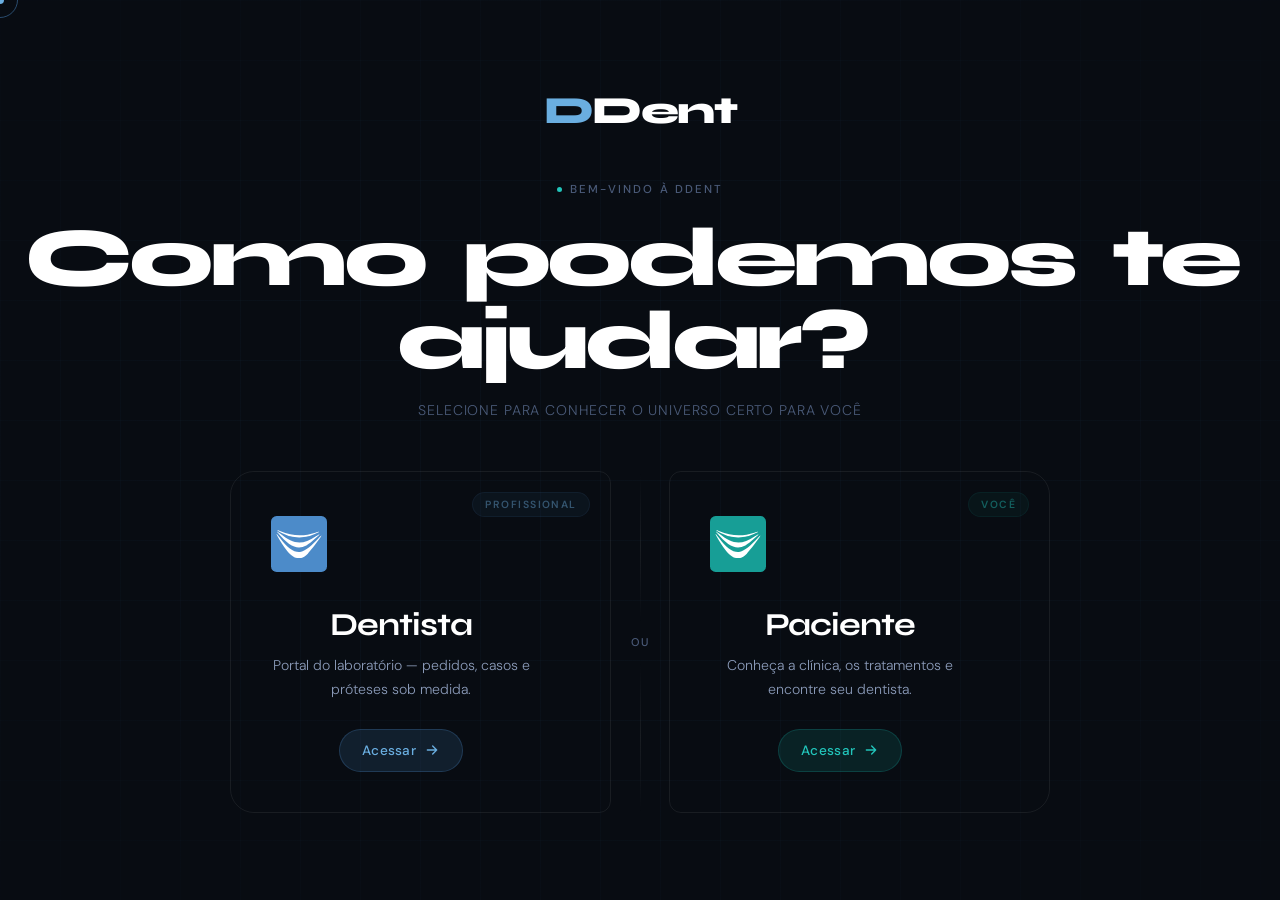
==== index.html @ 82474014 "DDENT_V1" ====
<!DOCTYPE html>
<html lang="pt-BR">
<head>
  <meta charset="UTF-8" />
  <meta name="viewport" content="width=device-width, initial-scale=1.0" />
  <title>DDent</title>
  <link rel="preconnect" href="https://fonts.googleapis.com" />
  <link rel="preconnect" href="https://fonts.gstatic.com" crossorigin />
  <link href="https://fonts.googleapis.com/css2?family=Syne:wght@400;600;700;800&family=DM+Sans:ital,opsz,wght@0,9..40,300;0,9..40,400;0,9..40,500;1,9..40,300&display=swap" rel="stylesheet" />
  <link rel="stylesheet" href="style.css" />
</head>
<body>

  <!-- Ambient Background -->
  <div class="bg-wrap">
    <div class="orb orb-blue"></div>
    <div class="orb orb-teal"></div>
    <div class="orb orb-mid"></div>
    <div class="grid-overlay"></div>
  </div>

  <main class="hero">

    <!-- Logo -->
    <div class="logo-wrap" id="logo-wrap">
    
      <img src="logo.png" alt="DDent" class="logo-img"
           onerror="this.style.display='none';document.getElementById('logo-placeholder').style.display='flex';" />
      <div class="logo-placeholder" id="logo-placeholder">
        <span class="logo-d">D</span><span class="logo-dent">Dent</span>
      </div>
    </div>

    <!-- Texto principal -->
    <div class="headline-wrap" id="headline-wrap">
      <p class="eyebrow" id="eyebrow">
        <span class="dot"></span>
        Bem-vindo à DDent
      </p>
      <h1 class="headline">
        <span class="word w1">Como</span>
        <span class="word w2">podemos</span>
        <span class="word w3">te</span>
        <span class="word w4">ajudar?</span>
      </h1>
      <p class="sub" id="sub">Selecione para conhecer o universo certo para você</p>
    </div>

    <!-- Cards -->
    <div class="cards-wrap" id="cards">

      <!-- Dentista -->
      <a href="dentista.html" class="card card-dentista">
        <div class="card-bg"></div>
        <div class="card-glow"></div>

        <div class="card-icon">
          <svg xmlns="http://www.w3.org/2000/svg" width="56" height="56" viewBox="0 0 60 60" fill="none">
            <rect width="60" height="60" rx="6.01429" fill="#4C8BC9"/>
            <path fill-rule="evenodd" clip-rule="evenodd" d="M7.46568 15.7231C9.85349 17.6381 16.3486 20.591 20.8302 21.7989C26.4402 23.3113 34.1657 23.3024 39.8227 21.7776C44.0559 20.6367 52.0674 17.2609 51.6095 16.811C51.4673 16.6712 49.6479 17.1258 47.5667 17.8209C35.2211 21.947 22.4117 21.4275 10.2189 16.306C6.56734 14.7724 6.17713 14.6898 7.46568 15.7231ZM6.8296 17.4635C16.6008 29.0873 23.1784 33.6882 30.0225 33.6882C35.4236 33.6882 39.4965 31.3826 48.2642 23.3616C53.3084 18.7472 53.2714 18.2599 48.1378 21.6857C33.5259 31.4366 24.5436 30.7763 9.65151 18.8584C6.6604 16.4645 5.51249 15.8971 6.8296 17.4635ZM7.42708 22.399C13.1608 32.7951 19.3513 40.6534 24.1777 43.6625C26.1066 44.8652 27.1027 45.1239 29.7295 45.1063C33.6571 45.0798 35.3475 44.248 39.4431 40.3282C42.4903 37.4116 53.4168 22.9808 54.1068 20.9615C54.3003 20.3947 53.1968 21.3339 51.6545 23.0484C43.6509 31.9457 36.7497 37.354 32.1676 38.3192C25.4129 39.7427 17.9565 34.7366 9.25707 22.9372C7.73693 20.8757 6.30032 19.1805 6.06503 19.1707C5.82921 19.1603 6.44203 20.6134 7.42708 22.399Z" fill="white"/>
          </svg>
        </div>

        <div class="card-body">
          <h2 class="card-title">Dentista</h2>
          <p class="card-desc">Portal do laboratório — pedidos, casos e próteses sob medida.</p>
          <div class="card-cta">
            Acessar
            <svg class="arrow" viewBox="0 0 24 24" fill="none">
              <path d="M5 12H19M13 6L19 12L13 18" stroke="currentColor" stroke-width="2" stroke-linecap="round" stroke-linejoin="round"/>
            </svg>
          </div>
        </div>

        <div class="card-tag">Profissional</div>
      </a>

      <!-- Divider -->
      <div class="divider">
        <span>ou</span>
      </div>

      <!-- Paciente -->
      <a href="paciente.html" class="card card-paciente">
        <div class="card-bg"></div>
        <div class="card-glow"></div>

        <div class="card-icon">
          <svg xmlns="http://www.w3.org/2000/svg" width="56" height="56" viewBox="0 0 60 60" fill="none">
            <rect width="60" height="60" rx="6.01429" fill="#179E96"/>
            <path fill-rule="evenodd" clip-rule="evenodd" d="M7.46568 15.7231C9.85349 17.6381 16.3486 20.591 20.8302 21.7989C26.4402 23.3113 34.1657 23.3024 39.8227 21.7776C44.0559 20.6367 52.0674 17.2609 51.6095 16.811C51.4673 16.6712 49.6479 17.1258 47.5667 17.8209C35.2211 21.947 22.4117 21.4275 10.2189 16.306C6.56734 14.7724 6.17713 14.6898 7.46568 15.7231ZM6.8296 17.4635C16.6008 29.0873 23.1784 33.6882 30.0225 33.6882C35.4236 33.6882 39.4965 31.3826 48.2642 23.3616C53.3084 18.7472 53.2714 18.2599 48.1378 21.6857C33.5259 31.4366 24.5436 30.7763 9.65151 18.8584C6.6604 16.4645 5.51249 15.8971 6.8296 17.4635ZM7.42708 22.399C13.1608 32.7951 19.3513 40.6534 24.1777 43.6625C26.1066 44.8652 27.1027 45.1239 29.7295 45.1063C33.6571 45.0798 35.3475 44.248 39.4431 40.3282C42.4903 37.4116 53.4168 22.9808 54.1068 20.9615C54.3003 20.3947 53.1968 21.3339 51.6545 23.0484C43.6509 31.9457 36.7497 37.354 32.1676 38.3192C25.4129 39.7427 17.9565 34.7366 9.25707 22.9372C7.73693 20.8757 6.30032 19.1805 6.06503 19.1707C5.82921 19.1603 6.44203 20.6134 7.42708 22.399Z" fill="white"/>
          </svg>
        </div>

        <div class="card-body">
          <h2 class="card-title">Paciente</h2>
          <p class="card-desc">Conheça a clínica, os tratamentos e encontre seu dentista.</p>
          <div class="card-cta">
            Acessar
            <svg class="arrow" viewBox="0 0 24 24" fill="none">
              <path d="M5 12H19M13 6L19 12L13 18" stroke="currentColor" stroke-width="2" stroke-linecap="round" stroke-linejoin="round"/>
            </svg>
          </div>
        </div>

        <div class="card-tag">Você</div>
      </a>

    </div>

  </main>

  <div class="cursor" id="cursor"></div>
  <div class="cursor-follower" id="cursor-follower"></div>

  <script src="main.js"></script>
</body>
</html>
---- style.css ----
/* ============================================
   DDent — style.css
============================================ */

:root {
  --blue:    #4C8BC9;
  --blue-l:  #6AAEE0;
  --blue-d:  #2D5F96;
  --teal:    #179E96;
  --teal-l:  #22C5BB;
  --teal-d:  #0D6E68;
  --dark:    #080C12;
  --dark-2:  #0D1420;
  --surface: rgba(255,255,255,0.04);
  --border:  rgba(255,255,255,0.07);
  --text:    #F0F4FA;
  --text-2:  #8A9AB8;
  --text-3:  #4A5A78;
  --white:   #FFFFFF;

  --font-display: 'Syne', sans-serif;
  --font-body:    'DM Sans', sans-serif;

  --ease-out-expo: cubic-bezier(0.16, 1, 0.3, 1);
  --ease-out-back: cubic-bezier(0.34, 1.56, 0.64, 1);
}

*, *::before, *::after { box-sizing: border-box; margin: 0; padding: 0; }
html { font-size: 16px; }
body {
  background: var(--dark);
  color: var(--text);
  font-family: var(--font-body);
  min-height: 100vh;
  overflow: hidden;
  cursor: none;
}
a { text-decoration: none; color: inherit; }

/* ── Background ── */
.bg-wrap {
  position: fixed;
  inset: 0;
  z-index: 0;
  overflow: hidden;
}

.orb {
  position: absolute;
  border-radius: 50%;
  filter: blur(120px);
  opacity: 0;
  animation: orbFloat 20s ease-in-out infinite;
}

.orb-blue {
  width: 700px; height: 700px;
  background: radial-gradient(circle, rgba(76,139,201,0.22) 0%, transparent 70%);
  top: -200px; left: -200px;
  animation-delay: 0s;
}
.orb-teal {
  width: 600px; height: 600px;
  background: radial-gradient(circle, rgba(23,158,150,0.18) 0%, transparent 70%);
  bottom: -150px; right: -150px;
  animation-delay: -8s;
}
.orb-mid {
  width: 400px; height: 400px;
  background: radial-gradient(circle, rgba(76,139,201,0.1) 0%, transparent 70%);
  top: 40%; left: 40%;
  transform: translate(-50%,-50%);
  animation-delay: -14s;
}

@keyframes orbFloat {
  0%   { opacity: 0; transform: translate(0,0) scale(1); }
  10%  { opacity: 1; }
  50%  { transform: translate(30px,-40px) scale(1.05); }
  90%  { opacity: 1; }
  100% { opacity: 0; transform: translate(0,0) scale(1); }
}

.grid-overlay {
  position: absolute;
  inset: 0;
  background-image:
    linear-gradient(rgba(76,139,201,0.04) 1px, transparent 1px),
    linear-gradient(90deg, rgba(76,139,201,0.04) 1px, transparent 1px);
  background-size: 60px 60px;
  mask-image: radial-gradient(ellipse 80% 80% at 50% 50%, black 40%, transparent 100%);
}

/* ── Cursor ── */
.cursor {
  width: 8px; height: 8px;
  background: var(--blue-l);
  border-radius: 50%;
  position: fixed; top: 0; left: 0;
  pointer-events: none; z-index: 9999;
  transform: translate(-50%,-50%);
  transition: background 0.2s, width 0.2s, height 0.2s;
}
.cursor-follower {
  width: 36px; height: 36px;
  border: 1.5px solid rgba(76,139,201,0.5);
  border-radius: 50%;
  position: fixed; top: 0; left: 0;
  pointer-events: none; z-index: 9998;
  transform: translate(-50%,-50%);
  transition: width 0.3s var(--ease-out-back), height 0.3s var(--ease-out-back), border-color 0.3s;
}
body.cursor-hover .cursor { width: 12px; height: 12px; background: var(--teal-l); }
body.cursor-hover .cursor-follower { width: 60px; height: 60px; border-color: rgba(23,158,150,0.4); }

/* ── Hero ── */
.hero {
  position: relative;
  z-index: 10;
  height: 100vh;
  display: flex;
  flex-direction: column;
  align-items: center;
  justify-content: center;
  padding: 0 24px;
  text-align: center;
  gap: 0;
}

/* ── Logo ── */
.logo-wrap {
  margin-bottom: 48px;
  opacity: 0;
  transform: translateY(-24px);
  animation: fadeDown 0.8s 0.2s var(--ease-out-expo) forwards;
}

.logo-img {
  height: 64px;
  width: auto;
  display: block;
}

.logo-placeholder {
  display: none;
  align-items: center;
  font-family: var(--font-display);
  font-size: 2.4rem;
  font-weight: 800;
  letter-spacing: -0.04em;
}
.logo-d    { color: var(--blue-l); }
.logo-dent { color: var(--white); }

/* ── Eyebrow ── */
.eyebrow {
  display: inline-flex;
  align-items: center;
  gap: 8px;
  font-size: 0.72rem;
  font-weight: 500;
  letter-spacing: 0.18em;
  text-transform: uppercase;
  color: var(--text-3);
  margin-bottom: 20px;
  opacity: 0;
  animation: fadeUp 0.6s 0.4s var(--ease-out-expo) forwards;
}

.dot {
  width: 5px; height: 5px;
  background: var(--teal-l);
  border-radius: 50%;
  animation: pulse 2.5s ease-in-out infinite;
}

@keyframes pulse {
  0%, 100% { opacity: 1; transform: scale(1); }
  50%       { opacity: 0.4; transform: scale(0.6); }
}

/* ── Headline ── */
.headline-wrap {
  margin-bottom: 52px;
  display: flex;
  flex-direction: column;
  align-items: center;
}

.headline {
  font-family: var(--font-display);
  font-size: clamp(3rem, 6.5vw, 5.6rem);
  font-weight: 800;
  line-height: 1.0;
  letter-spacing: -0.05em;
  color: var(--white);
  margin-bottom: 18px;
  overflow: hidden;
  display: block;
}

/* Each word slides up from a clip */
.word {
  display: inline-block;
  opacity: 0;
  transform: translateY(1.1em);
  color: var(--white);
  margin-right: 0.2em;
}

.w1 { animation: wordIn 0.7s 0.5s  var(--ease-out-expo) forwards; }
.w2 { animation: wordIn 0.7s 0.62s var(--ease-out-expo) forwards; }
.w3 { animation: wordIn 0.7s 0.74s var(--ease-out-expo) forwards; }
.w4 { animation: wordIn 0.7s 0.86s var(--ease-out-expo) forwards; }

@keyframes wordIn {
  to { opacity: 1; transform: translateY(0); }
}

.sub {
  font-size: 0.88rem;
  font-weight: 300;
  color: var(--text-3);
  letter-spacing: 0.06em;
  text-transform: uppercase;
  opacity: 0;
  animation: fadeUp 0.6s 1.05s var(--ease-out-expo) forwards;
}

/* ── Cards ── */
.cards-wrap {
  display: flex;
  align-items: stretch;
  gap: 0;
  width: 100%;
  max-width: 820px;
  opacity: 0;
  transform: translateY(30px);
  animation: fadeUp 0.9s 1.2s var(--ease-out-expo) forwards;
}

.card {
  position: relative;
  flex: 1;
  display: flex;
  flex-direction: column;
  align-items: flex-start;
  padding: 44px 40px 40px;
  border: 1px solid var(--border);
  border-radius: 24px;
  overflow: hidden;
  transition:
    transform 0.45s var(--ease-out-back),
    border-color 0.35s ease,
    box-shadow 0.45s ease;
  cursor: none;
}

.card:hover {
  box-shadow: 0 40px 80px rgba(0,0,0,0.5);
}

.card-dentista { border-radius: 24px 12px 12px 24px; }
.card-paciente { border-radius: 12px 24px 24px 12px; }

/* Card background */
.card-bg {
  position: absolute; inset: 0;
  opacity: 0;
  transition: opacity 0.5s ease;
  pointer-events: none;
}
.card-dentista .card-bg { background: linear-gradient(135deg, rgba(76,139,201,0.13) 0%, transparent 60%); }
.card-paciente .card-bg { background: linear-gradient(135deg, rgba(23,158,150,0.13) 0%, transparent 60%); }
.card:hover .card-bg { opacity: 1; }

/* Glow */
.card-glow {
  position: absolute;
  width: 300px; height: 300px;
  border-radius: 50%;
  opacity: 0;
  pointer-events: none;
  transition: opacity 0.4s;
  transform: translate(-50%,-50%);
  top: var(--gy,50%); left: var(--gx,50%);
  filter: blur(60px);
}
.card-dentista .card-glow { background: rgba(76,139,201,0.28); }
.card-paciente .card-glow { background: rgba(23,158,150,0.28); }
.card:hover .card-glow { opacity: 1; }

/* Border hover */
.card-dentista:hover { border-color: rgba(76,139,201,0.5); }
.card-paciente:hover { border-color: rgba(23,158,150,0.5); }

/* Icon */
.card-icon {
  margin-bottom: 28px;
  transition: transform 0.4s var(--ease-out-back);
}
.card:hover .card-icon { transform: scale(1.1) rotate(-3deg); }

/* Tag */
.card-tag {
  position: absolute; top: 20px; right: 20px;
  font-size: 0.65rem; font-weight: 600;
  letter-spacing: 0.14em; text-transform: uppercase;
  padding: 5px 12px; border-radius: 100px;
  opacity: 0.45; transition: opacity 0.3s;
}
.card-dentista .card-tag { background: rgba(76,139,201,0.15); color: var(--blue-l); border: 1px solid rgba(76,139,201,0.2); }
.card-paciente .card-tag { background: rgba(23,158,150,0.15); color: var(--teal-l);  border: 1px solid rgba(23,158,150,0.2); }
.card:hover .card-tag { opacity: 1; }

/* Body */
.card-body { position: relative; z-index: 2; }

.card-title {
  font-family: var(--font-display);
  font-size: 2rem; font-weight: 700;
  letter-spacing: -0.03em; margin-bottom: 10px;
  color: var(--white);
}

.card-desc {
  font-size: 0.88rem; font-weight: 300;
  color: var(--text-2); line-height: 1.65;
  margin-bottom: 28px; max-width: 260px;
}

/* CTA */
.card-cta {
  display: inline-flex; align-items: center;
  gap: 8px; font-size: 0.85rem; font-weight: 500;
  letter-spacing: 0.02em; padding: 12px 22px;
  border-radius: 100px;
  transition: gap 0.3s var(--ease-out-back), background 0.3s, color 0.3s, box-shadow 0.3s;
}

.card-dentista .card-cta {
  background: rgba(76,139,201,0.15); color: var(--blue-l);
  border: 1px solid rgba(76,139,201,0.25);
}
.card-dentista:hover .card-cta {
  background: var(--blue); color: var(--white);
  border-color: transparent; box-shadow: 0 0 30px rgba(76,139,201,0.4);
  gap: 14px;
}

.card-paciente .card-cta {
  background: rgba(23,158,150,0.15); color: var(--teal-l);
  border: 1px solid rgba(23,158,150,0.25);
}
.card-paciente:hover .card-cta {
  background: var(--teal); color: var(--white);
  border-color: transparent; box-shadow: 0 0 30px rgba(23,158,150,0.4);
  gap: 14px;
}

.arrow {
  width: 16px; height: 16px;
  transition: transform 0.3s var(--ease-out-back);
}
.card:hover .arrow { transform: translateX(4px); }

/* ── Divider ── */
.divider {
  display: flex; flex-direction: column;
  align-items: center; justify-content: center;
  padding: 0 20px; flex-shrink: 0;
}
.divider::before, .divider::after {
  content: ''; width: 1px; flex: 1;
  background: linear-gradient(to bottom, transparent, var(--border), transparent);
}
.divider span {
  font-size: 0.7rem; font-weight: 500;
  letter-spacing: 0.1em; text-transform: uppercase;
  color: var(--text-3); padding: 12px 0;
}

/* ── Keyframes ── */
@keyframes fadeUp   { to { opacity: 1; transform: translateY(0); } }
@keyframes fadeDown { to { opacity: 1; transform: translateY(0); } }

/* ── Responsive ── */
@media (max-width: 768px) {
  body { overflow: auto; cursor: auto; }
  .cursor, .cursor-follower { display: none; }

  .hero { height: auto; min-height: 100vh; padding: 60px 20px; justify-content: center; }

  .headline { font-size: clamp(2rem, 8vw, 3rem); }

  .cards-wrap { flex-direction: column; gap: 16px; max-width: 420px; }
  .card { border-radius: 20px !important; }

  .divider { flex-direction: row; padding: 8px 0; }
  .divider::before, .divider::after {
    height: 1px; width: auto; flex: 1;
    background: linear-gradient(to right, transparent, var(--border), transparent);
  }
  .divider span { padding: 0 16px; }
}
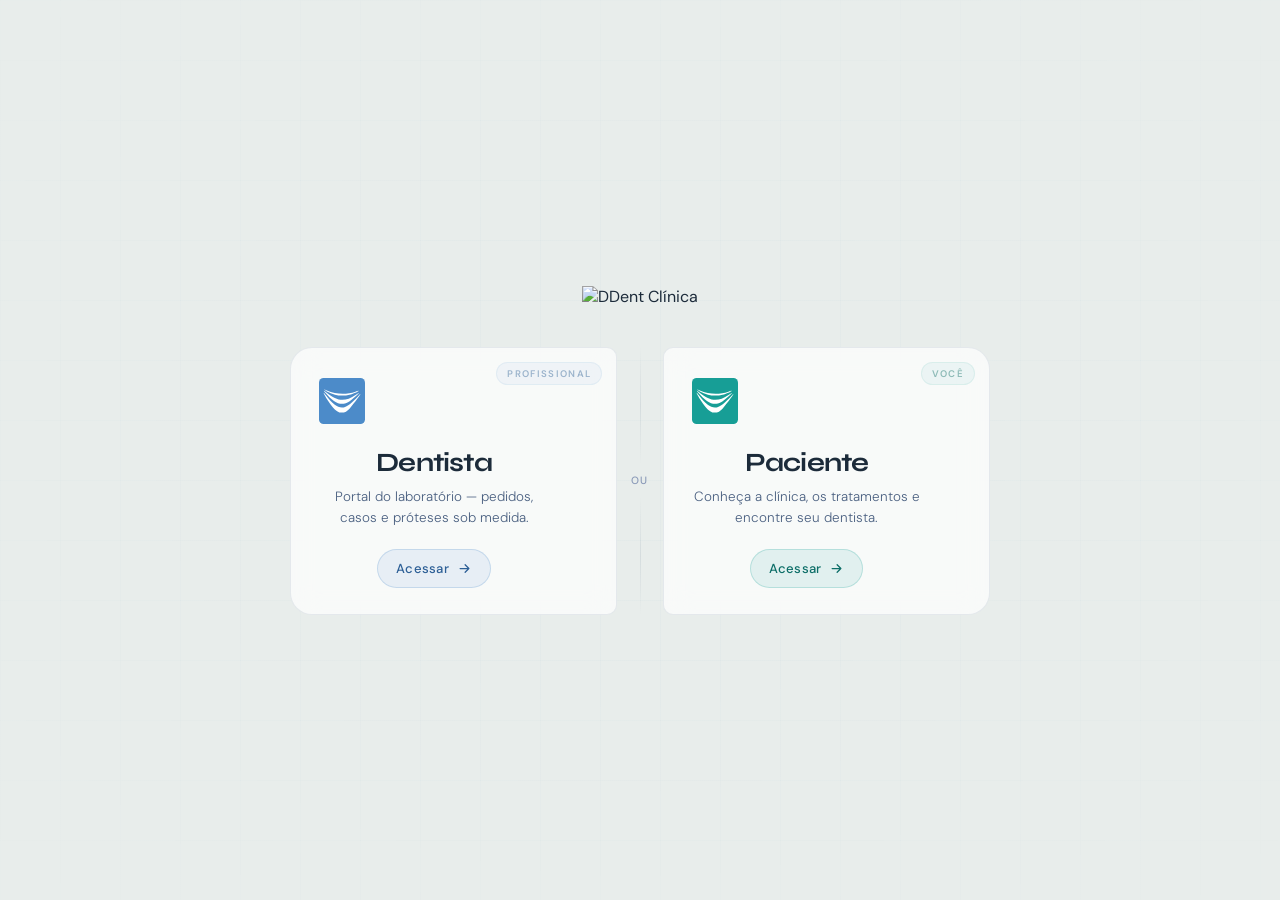
==== commit e6a80001: "Add files via upload" ====
--- a/index.html
+++ b/index.html
@@ -1,66 +1,42 @@
 <!DOCTYPE html>
 <html lang="pt-BR">
 <head>
-  <meta charset="UTF-8" />
-  <meta name="viewport" content="width=device-width, initial-scale=1.0" />
+  <meta charset="UTF-8"/>
+  <meta name="viewport" content="width=device-width, initial-scale=1.0"/>
   <title>DDent</title>
-  <link rel="preconnect" href="https://fonts.googleapis.com" />
-  <link rel="preconnect" href="https://fonts.gstatic.com" crossorigin />
-  <link href="https://fonts.googleapis.com/css2?family=Syne:wght@400;600;700;800&family=DM+Sans:ital,opsz,wght@0,9..40,300;0,9..40,400;0,9..40,500;1,9..40,300&display=swap" rel="stylesheet" />
-  <link rel="stylesheet" href="style.css" />
+  <link rel="preconnect" href="https://fonts.googleapis.com"/>
+  <link rel="preconnect" href="https://fonts.gstatic.com" crossorigin/>
+  <link href="https://fonts.googleapis.com/css2?family=Syne:wght@400;600;700;800&family=DM+Sans:ital,opsz,wght@0,9..40,300;0,9..40,400;0,9..40,500;1,9..40,300&display=swap" rel="stylesheet"/>
+  <link rel="stylesheet" href="style.css"/>
 </head>
 <body>
 
-  <!-- Ambient Background -->
   <div class="bg-wrap">
+    <div class="orb orb-teal"></div>
     <div class="orb orb-blue"></div>
-    <div class="orb orb-teal"></div>
     <div class="orb orb-mid"></div>
     <div class="grid-overlay"></div>
   </div>
 
   <main class="hero">
 
-    <!-- Logo -->
-    <div class="logo-wrap" id="logo-wrap">
-    
-      <img src="logo.png" alt="DDent" class="logo-img"
-           onerror="this.style.display='none';document.getElementById('logo-placeholder').style.display='flex';" />
-      <div class="logo-placeholder" id="logo-placeholder">
-        <span class="logo-d">D</span><span class="logo-dent">Dent</span>
-      </div>
+    <!-- Logo apenas — sem texto abaixo -->
+    <div class="logo-wrap">
+      <img src="https://ddent.com.br/clinica/wp-content/uploads/2024/06/logo-ddent-clinica.svg" alt="DDent Clínica" class="logo-img-real"/>
     </div>
 
-    <!-- Texto principal -->
-    <div class="headline-wrap" id="headline-wrap">
-      <p class="eyebrow" id="eyebrow">
-        <span class="dot"></span>
-        Bem-vindo à DDent
-      </p>
-      <h1 class="headline">
-        <span class="word w1">Como</span>
-        <span class="word w2">podemos</span>
-        <span class="word w3">te</span>
-        <span class="word w4">ajudar?</span>
-      </h1>
-      <p class="sub" id="sub">Selecione para conhecer o universo certo para você</p>
-    </div>
-
-    <!-- Cards -->
+    <!-- Cards de escolha -->
     <div class="cards-wrap" id="cards">
 
-      <!-- Dentista -->
       <a href="dentista.html" class="card card-dentista">
         <div class="card-bg"></div>
         <div class="card-glow"></div>
-
         <div class="card-icon">
           <svg xmlns="http://www.w3.org/2000/svg" width="56" height="56" viewBox="0 0 60 60" fill="none">
             <rect width="60" height="60" rx="6.01429" fill="#4C8BC9"/>
             <path fill-rule="evenodd" clip-rule="evenodd" d="M7.46568 15.7231C9.85349 17.6381 16.3486 20.591 20.8302 21.7989C26.4402 23.3113 34.1657 23.3024 39.8227 21.7776C44.0559 20.6367 52.0674 17.2609 51.6095 16.811C51.4673 16.6712 49.6479 17.1258 47.5667 17.8209C35.2211 21.947 22.4117 21.4275 10.2189 16.306C6.56734 14.7724 6.17713 14.6898 7.46568 15.7231ZM6.8296 17.4635C16.6008 29.0873 23.1784 33.6882 30.0225 33.6882C35.4236 33.6882 39.4965 31.3826 48.2642 23.3616C53.3084 18.7472 53.2714 18.2599 48.1378 21.6857C33.5259 31.4366 24.5436 30.7763 9.65151 18.8584C6.6604 16.4645 5.51249 15.8971 6.8296 17.4635ZM7.42708 22.399C13.1608 32.7951 19.3513 40.6534 24.1777 43.6625C26.1066 44.8652 27.1027 45.1239 29.7295 45.1063C33.6571 45.0798 35.3475 44.248 39.4431 40.3282C42.4903 37.4116 53.4168 22.9808 54.1068 20.9615C54.3003 20.3947 53.1968 21.3339 51.6545 23.0484C43.6509 31.9457 36.7497 37.354 32.1676 38.3192C25.4129 39.7427 17.9565 34.7366 9.25707 22.9372C7.73693 20.8757 6.30032 19.1805 6.06503 19.1707C5.82921 19.1603 6.44203 20.6134 7.42708 22.399Z" fill="white"/>
           </svg>
         </div>
-
         <div class="card-body">
           <h2 class="card-title">Dentista</h2>
           <p class="card-desc">Portal do laboratório — pedidos, casos e próteses sob medida.</p>
@@ -71,27 +47,20 @@
             </svg>
           </div>
         </div>
-
         <div class="card-tag">Profissional</div>
       </a>
 
-      <!-- Divider -->
-      <div class="divider">
-        <span>ou</span>
-      </div>
+      <div class="divider"><span>ou</span></div>
 
-      <!-- Paciente -->
       <a href="paciente.html" class="card card-paciente">
         <div class="card-bg"></div>
         <div class="card-glow"></div>
-
         <div class="card-icon">
           <svg xmlns="http://www.w3.org/2000/svg" width="56" height="56" viewBox="0 0 60 60" fill="none">
             <rect width="60" height="60" rx="6.01429" fill="#179E96"/>
             <path fill-rule="evenodd" clip-rule="evenodd" d="M7.46568 15.7231C9.85349 17.6381 16.3486 20.591 20.8302 21.7989C26.4402 23.3113 34.1657 23.3024 39.8227 21.7776C44.0559 20.6367 52.0674 17.2609 51.6095 16.811C51.4673 16.6712 49.6479 17.1258 47.5667 17.8209C35.2211 21.947 22.4117 21.4275 10.2189 16.306C6.56734 14.7724 6.17713 14.6898 7.46568 15.7231ZM6.8296 17.4635C16.6008 29.0873 23.1784 33.6882 30.0225 33.6882C35.4236 33.6882 39.4965 31.3826 48.2642 23.3616C53.3084 18.7472 53.2714 18.2599 48.1378 21.6857C33.5259 31.4366 24.5436 30.7763 9.65151 18.8584C6.6604 16.4645 5.51249 15.8971 6.8296 17.4635ZM7.42708 22.399C13.1608 32.7951 19.3513 40.6534 24.1777 43.6625C26.1066 44.8652 27.1027 45.1239 29.7295 45.1063C33.6571 45.0798 35.3475 44.248 39.4431 40.3282C42.4903 37.4116 53.4168 22.9808 54.1068 20.9615C54.3003 20.3947 53.1968 21.3339 51.6545 23.0484C43.6509 31.9457 36.7497 37.354 32.1676 38.3192C25.4129 39.7427 17.9565 34.7366 9.25707 22.9372C7.73693 20.8757 6.30032 19.1805 6.06503 19.1707C5.82921 19.1603 6.44203 20.6134 7.42708 22.399Z" fill="white"/>
           </svg>
         </div>
-
         <div class="card-body">
           <h2 class="card-title">Paciente</h2>
           <p class="card-desc">Conheça a clínica, os tratamentos e encontre seu dentista.</p>
@@ -102,16 +71,11 @@
             </svg>
           </div>
         </div>
-
         <div class="card-tag">Você</div>
       </a>
 
     </div>
-
   </main>
-
-  <div class="cursor" id="cursor"></div>
-  <div class="cursor-follower" id="cursor-follower"></div>
 
   <script src="main.js"></script>
 </body>
--- a/style.css
+++ b/style.css
@@ -9,13 +9,14 @@
   --teal:    #179E96;
   --teal-l:  #22C5BB;
   --teal-d:  #0D6E68;
-  --dark:    #080C12;
-  --dark-2:  #0D1420;
-  --surface: rgba(255,255,255,0.04);
-  --border:  rgba(255,255,255,0.07);
-  --text:    #F0F4FA;
-  --text-2:  #8A9AB8;
-  --text-3:  #4A5A78;
+
+  --bg:      #E8EDEB;
+  --surface: rgba(255,255,255,0.70);
+  --border:  rgba(28,60,100,0.09);
+
+  --text:    #1C2B3A;
+  --text-2:  #4A6080;
+  --text-3:  #8A9AB8;
   --white:   #FFFFFF;
 
   --font-display: 'Syne', sans-serif;
@@ -28,378 +29,221 @@
 *, *::before, *::after { box-sizing: border-box; margin: 0; padding: 0; }
 html { font-size: 16px; }
 body {
-  background: var(--dark);
+  background: var(--bg);
   color: var(--text);
   font-family: var(--font-body);
   min-height: 100vh;
   overflow: hidden;
-  cursor: none;
+  cursor: auto;
 }
 a { text-decoration: none; color: inherit; }
 
-/* ── Background ── */
-.bg-wrap {
-  position: fixed;
-  inset: 0;
-  z-index: 0;
-  overflow: hidden;
-}
+/* ── Background orbs ── */
+.bg-wrap { position: fixed; inset: 0; z-index: 0; overflow: hidden; }
 
 .orb {
-  position: absolute;
-  border-radius: 50%;
-  filter: blur(120px);
-  opacity: 0;
-  animation: orbFloat 20s ease-in-out infinite;
-}
-
+  position: absolute; border-radius: 50%;
+  filter: blur(130px); opacity: 0;
+  animation: orbFloat 22s ease-in-out infinite;
+}
+.orb-teal {
+  width: 650px; height: 650px;
+  background: radial-gradient(circle, rgba(23,158,150,0.16) 0%, transparent 65%);
+  top: -160px; right: -160px; animation-delay: 0s;
+}
 .orb-blue {
-  width: 700px; height: 700px;
-  background: radial-gradient(circle, rgba(76,139,201,0.22) 0%, transparent 70%);
-  top: -200px; left: -200px;
-  animation-delay: 0s;
-}
-.orb-teal {
-  width: 600px; height: 600px;
-  background: radial-gradient(circle, rgba(23,158,150,0.18) 0%, transparent 70%);
-  bottom: -150px; right: -150px;
-  animation-delay: -8s;
+  width: 550px; height: 550px;
+  background: radial-gradient(circle, rgba(76,139,201,0.13) 0%, transparent 65%);
+  bottom: -130px; left: -130px; animation-delay: -9s;
 }
 .orb-mid {
-  width: 400px; height: 400px;
-  background: radial-gradient(circle, rgba(76,139,201,0.1) 0%, transparent 70%);
-  top: 40%; left: 40%;
-  transform: translate(-50%,-50%);
-  animation-delay: -14s;
-}
-
+  width: 350px; height: 350px;
+  background: radial-gradient(circle, rgba(23,158,150,0.07) 0%, transparent 70%);
+  top: 45%; left: 45%; transform: translate(-50%,-50%); animation-delay: -16s;
+}
 @keyframes orbFloat {
-  0%   { opacity: 0; transform: translate(0,0) scale(1); }
-  10%  { opacity: 1; }
-  50%  { transform: translate(30px,-40px) scale(1.05); }
-  90%  { opacity: 1; }
-  100% { opacity: 0; transform: translate(0,0) scale(1); }
+  0%   { opacity:0; transform:translate(0,0) scale(1); }
+  10%  { opacity:1; }
+  50%  { transform:translate(24px,-30px) scale(1.05); }
+  90%  { opacity:1; }
+  100% { opacity:0; transform:translate(0,0) scale(1); }
 }
 
 .grid-overlay {
-  position: absolute;
-  inset: 0;
+  position: absolute; inset: 0;
   background-image:
-    linear-gradient(rgba(76,139,201,0.04) 1px, transparent 1px),
-    linear-gradient(90deg, rgba(76,139,201,0.04) 1px, transparent 1px);
+    linear-gradient(rgba(76,139,201,0.025) 1px, transparent 1px),
+    linear-gradient(90deg, rgba(76,139,201,0.025) 1px, transparent 1px);
   background-size: 60px 60px;
-  mask-image: radial-gradient(ellipse 80% 80% at 50% 50%, black 40%, transparent 100%);
-}
-
-/* ── Cursor ── */
-.cursor {
-  width: 8px; height: 8px;
-  background: var(--blue-l);
-  border-radius: 50%;
-  position: fixed; top: 0; left: 0;
-  pointer-events: none; z-index: 9999;
-  transform: translate(-50%,-50%);
-  transition: background 0.2s, width 0.2s, height 0.2s;
-}
-.cursor-follower {
-  width: 36px; height: 36px;
-  border: 1.5px solid rgba(76,139,201,0.5);
-  border-radius: 50%;
-  position: fixed; top: 0; left: 0;
-  pointer-events: none; z-index: 9998;
-  transform: translate(-50%,-50%);
-  transition: width 0.3s var(--ease-out-back), height 0.3s var(--ease-out-back), border-color 0.3s;
-}
-body.cursor-hover .cursor { width: 12px; height: 12px; background: var(--teal-l); }
-body.cursor-hover .cursor-follower { width: 60px; height: 60px; border-color: rgba(23,158,150,0.4); }
+  mask-image: radial-gradient(ellipse 80% 80% at 50% 50%, black 30%, transparent 100%);
+}
+
+/* ── Cursor removido ── */
+.cursor, .cursor-follower { display: none !important; }
 
 /* ── Hero ── */
 .hero {
-  position: relative;
-  z-index: 10;
+  position: relative; z-index: 10;
   height: 100vh;
-  display: flex;
-  flex-direction: column;
-  align-items: center;
-  justify-content: center;
-  padding: 0 24px;
-  text-align: center;
-  gap: 0;
-}
-
-/* ── Logo ── */
+  display: flex; flex-direction: column;
+  align-items: center; justify-content: center;
+  padding: 0 24px; text-align: center; gap: 0;
+}
+
+/* ── Logo — apenas imagem, sem texto ── */
 .logo-wrap {
-  margin-bottom: 48px;
-  opacity: 0;
-  transform: translateY(-24px);
-  animation: fadeDown 0.8s 0.2s var(--ease-out-expo) forwards;
-}
-
+  margin-bottom: 40px; opacity: 0; transform: translateY(-16px);
+  animation: fadeDown 0.9s 0.15s var(--ease-out-expo) forwards;
+}
 .logo-img {
-  height: 64px;
-  width: auto;
-  display: block;
-}
-
-.logo-placeholder {
-  display: none;
-  align-items: center;
-  font-family: var(--font-display);
-  font-size: 2.4rem;
-  font-weight: 800;
-  letter-spacing: -0.04em;
-}
-.logo-d    { color: var(--blue-l); }
-.logo-dent { color: var(--white); }
-
-/* ── Eyebrow ── */
-.eyebrow {
-  display: inline-flex;
-  align-items: center;
-  gap: 8px;
-  font-size: 0.72rem;
-  font-weight: 500;
-  letter-spacing: 0.18em;
-  text-transform: uppercase;
-  color: var(--text-3);
-  margin-bottom: 20px;
-  opacity: 0;
-  animation: fadeUp 0.6s 0.4s var(--ease-out-expo) forwards;
-}
-
-.dot {
-  width: 5px; height: 5px;
-  background: var(--teal-l);
-  border-radius: 50%;
-  animation: pulse 2.5s ease-in-out infinite;
-}
-
-@keyframes pulse {
-  0%, 100% { opacity: 1; transform: scale(1); }
-  50%       { opacity: 0.4; transform: scale(0.6); }
-}
-
-/* ── Headline ── */
-.headline-wrap {
-  margin-bottom: 52px;
-  display: flex;
-  flex-direction: column;
-  align-items: center;
-}
-
-.headline {
-  font-family: var(--font-display);
-  font-size: clamp(3rem, 6.5vw, 5.6rem);
-  font-weight: 800;
-  line-height: 1.0;
-  letter-spacing: -0.05em;
-  color: var(--white);
-  margin-bottom: 18px;
-  overflow: hidden;
-  display: block;
-}
-
-/* Each word slides up from a clip */
-.word {
-  display: inline-block;
-  opacity: 0;
-  transform: translateY(1.1em);
-  color: var(--white);
-  margin-right: 0.2em;
-}
-
-.w1 { animation: wordIn 0.7s 0.5s  var(--ease-out-expo) forwards; }
-.w2 { animation: wordIn 0.7s 0.62s var(--ease-out-expo) forwards; }
-.w3 { animation: wordIn 0.7s 0.74s var(--ease-out-expo) forwards; }
-.w4 { animation: wordIn 0.7s 0.86s var(--ease-out-expo) forwards; }
-
-@keyframes wordIn {
-  to { opacity: 1; transform: translateY(0); }
-}
-
-.sub {
-  font-size: 0.88rem;
-  font-weight: 300;
-  color: var(--text-3);
-  letter-spacing: 0.06em;
-  text-transform: uppercase;
-  opacity: 0;
-  animation: fadeUp 0.6s 1.05s var(--ease-out-expo) forwards;
-}
+  height: 64px; width: auto; display: block;
+  mix-blend-mode: multiply;
+  filter: drop-shadow(0 3px 14px rgba(23,158,150,0.18));
+}
+.logo-placeholder,
+.headline-wrap,
+.eyebrow, .headline, .word, .sub { display: none !important; }
 
 /* ── Cards ── */
 .cards-wrap {
-  display: flex;
-  align-items: stretch;
-  gap: 0;
-  width: 100%;
-  max-width: 820px;
-  opacity: 0;
-  transform: translateY(30px);
-  animation: fadeUp 0.9s 1.2s var(--ease-out-expo) forwards;
+  display: flex; align-items: stretch; gap: 0;
+  width: 100%; max-width: 700px;
+  opacity: 0; transform: translateY(20px);
+  animation: fadeUp 0.8s 0.45s var(--ease-out-expo) forwards;
 }
 
 .card {
-  position: relative;
-  flex: 1;
-  display: flex;
-  flex-direction: column;
-  align-items: flex-start;
-  padding: 44px 40px 40px;
+  position: relative; flex: 1;
+  display: flex; flex-direction: column; align-items: flex-start;
+  padding: 30px 28px 26px;
+  background: var(--surface);
   border: 1px solid var(--border);
-  border-radius: 24px;
-  overflow: hidden;
-  transition:
-    transform 0.45s var(--ease-out-back),
-    border-color 0.35s ease,
-    box-shadow 0.45s ease;
-  cursor: none;
-}
-
-.card:hover {
-  box-shadow: 0 40px 80px rgba(0,0,0,0.5);
-}
-
-.card-dentista { border-radius: 24px 12px 12px 24px; }
-.card-paciente { border-radius: 12px 24px 24px 12px; }
-
-/* Card background */
-.card-bg {
-  position: absolute; inset: 0;
-  opacity: 0;
-  transition: opacity 0.5s ease;
-  pointer-events: none;
-}
-.card-dentista .card-bg { background: linear-gradient(135deg, rgba(76,139,201,0.13) 0%, transparent 60%); }
-.card-paciente .card-bg { background: linear-gradient(135deg, rgba(23,158,150,0.13) 0%, transparent 60%); }
+  border-radius: 22px; overflow: hidden;
+  backdrop-filter: blur(14px); -webkit-backdrop-filter: blur(14px);
+  transition: transform 0.45s var(--ease-out-back), border-color 0.35s, box-shadow 0.45s;
+  cursor: pointer;
+}
+.card:hover { box-shadow: 0 22px 56px rgba(28,60,100,0.12); }
+.card-dentista { border-radius: 22px 10px 10px 22px; }
+.card-paciente { border-radius: 10px 22px 22px 10px; }
+
+.card-bg { position: absolute; inset: 0; opacity: 0; transition: opacity .5s; pointer-events: none; }
+.card-dentista .card-bg { background: linear-gradient(135deg, rgba(76,139,201,0.08) 0%, transparent 60%); }
+.card-paciente .card-bg { background: linear-gradient(135deg, rgba(23,158,150,0.08) 0%, transparent 60%); }
 .card:hover .card-bg { opacity: 1; }
 
-/* Glow */
 .card-glow {
-  position: absolute;
-  width: 300px; height: 300px;
-  border-radius: 50%;
-  opacity: 0;
-  pointer-events: none;
-  transition: opacity 0.4s;
-  transform: translate(-50%,-50%);
-  top: var(--gy,50%); left: var(--gx,50%);
-  filter: blur(60px);
-}
-.card-dentista .card-glow { background: rgba(76,139,201,0.28); }
-.card-paciente .card-glow { background: rgba(23,158,150,0.28); }
+  position: absolute; width: 240px; height: 240px;
+  border-radius: 50%; opacity: 0; pointer-events: none;
+  transition: opacity .4s; transform: translate(-50%,-50%);
+  top: var(--gy,50%); left: var(--gx,50%); filter: blur(50px);
+}
+.card-dentista .card-glow { background: rgba(76,139,201,0.20); }
+.card-paciente .card-glow { background: rgba(23,158,150,0.20); }
 .card:hover .card-glow { opacity: 1; }
 
-/* Border hover */
-.card-dentista:hover { border-color: rgba(76,139,201,0.5); }
-.card-paciente:hover { border-color: rgba(23,158,150,0.5); }
-
-/* Icon */
-.card-icon {
-  margin-bottom: 28px;
-  transition: transform 0.4s var(--ease-out-back);
-}
-.card:hover .card-icon { transform: scale(1.1) rotate(-3deg); }
-
-/* Tag */
+.card-dentista:hover { border-color: rgba(76,139,201,0.30); }
+.card-paciente:hover { border-color: rgba(23,158,150,0.30); }
+
+.card-icon { margin-bottom: 18px; transition: transform 0.4s var(--ease-out-back); }
+.card-icon svg { width: 46px; height: 46px; }
+.card:hover .card-icon { transform: scale(1.08) rotate(-3deg); }
+
 .card-tag {
-  position: absolute; top: 20px; right: 20px;
-  font-size: 0.65rem; font-weight: 600;
+  position: absolute; top: 14px; right: 14px;
+  font-size: 0.6rem; font-weight: 600;
   letter-spacing: 0.14em; text-transform: uppercase;
-  padding: 5px 12px; border-radius: 100px;
-  opacity: 0.45; transition: opacity 0.3s;
-}
-.card-dentista .card-tag { background: rgba(76,139,201,0.15); color: var(--blue-l); border: 1px solid rgba(76,139,201,0.2); }
-.card-paciente .card-tag { background: rgba(23,158,150,0.15); color: var(--teal-l);  border: 1px solid rgba(23,158,150,0.2); }
+  padding: 4px 10px; border-radius: 100px;
+  opacity: 0.45; transition: opacity .3s;
+}
+.card-dentista .card-tag { background: rgba(76,139,201,0.12); color: var(--blue-d); border: 1px solid rgba(76,139,201,0.2); }
+.card-paciente .card-tag { background: rgba(23,158,150,0.12); color: var(--teal-d); border: 1px solid rgba(23,158,150,0.2); }
 .card:hover .card-tag { opacity: 1; }
 
-/* Body */
 .card-body { position: relative; z-index: 2; }
 
 .card-title {
   font-family: var(--font-display);
-  font-size: 2rem; font-weight: 700;
-  letter-spacing: -0.03em; margin-bottom: 10px;
-  color: var(--white);
-}
-
+  font-size: 1.65rem; font-weight: 700;
+  letter-spacing: -0.03em; margin-bottom: 8px; color: var(--text);
+}
 .card-desc {
-  font-size: 0.88rem; font-weight: 300;
-  color: var(--text-2); line-height: 1.65;
-  margin-bottom: 28px; max-width: 260px;
-}
-
-/* CTA */
+  font-size: 0.84rem; font-weight: 300; color: var(--text-2);
+  line-height: 1.6; margin-bottom: 20px; max-width: 230px;
+}
 .card-cta {
-  display: inline-flex; align-items: center;
-  gap: 8px; font-size: 0.85rem; font-weight: 500;
-  letter-spacing: 0.02em; padding: 12px 22px;
-  border-radius: 100px;
-  transition: gap 0.3s var(--ease-out-back), background 0.3s, color 0.3s, box-shadow 0.3s;
-}
-
-.card-dentista .card-cta {
-  background: rgba(76,139,201,0.15); color: var(--blue-l);
-  border: 1px solid rgba(76,139,201,0.25);
-}
-.card-dentista:hover .card-cta {
-  background: var(--blue); color: var(--white);
-  border-color: transparent; box-shadow: 0 0 30px rgba(76,139,201,0.4);
-  gap: 14px;
-}
-
-.card-paciente .card-cta {
-  background: rgba(23,158,150,0.15); color: var(--teal-l);
-  border: 1px solid rgba(23,158,150,0.25);
-}
-.card-paciente:hover .card-cta {
-  background: var(--teal); color: var(--white);
-  border-color: transparent; box-shadow: 0 0 30px rgba(23,158,150,0.4);
-  gap: 14px;
-}
-
-.arrow {
-  width: 16px; height: 16px;
-  transition: transform 0.3s var(--ease-out-back);
-}
+  display: inline-flex; align-items: center; gap: 8px;
+  font-size: 0.82rem; font-weight: 500; letter-spacing: 0.02em;
+  padding: 10px 18px; border-radius: 100px;
+  transition: gap .3s var(--ease-out-back), background .3s, color .3s, box-shadow .3s;
+}
+.card-dentista .card-cta { background: rgba(76,139,201,0.10); color: var(--blue-d); border: 1px solid rgba(76,139,201,0.22); }
+.card-dentista:hover .card-cta { background: var(--blue); color: var(--white); border-color: transparent; box-shadow: 0 0 24px rgba(76,139,201,0.32); gap: 14px; }
+.card-paciente .card-cta { background: rgba(23,158,150,0.10); color: var(--teal-d); border: 1px solid rgba(23,158,150,0.22); }
+.card-paciente:hover .card-cta { background: var(--teal); color: var(--white); border-color: transparent; box-shadow: 0 0 24px rgba(23,158,150,0.32); gap: 14px; }
+
+.arrow { width: 15px; height: 15px; transition: transform .3s var(--ease-out-back); }
 .card:hover .arrow { transform: translateX(4px); }
 
 /* ── Divider ── */
 .divider {
   display: flex; flex-direction: column;
   align-items: center; justify-content: center;
-  padding: 0 20px; flex-shrink: 0;
+  padding: 0 14px; flex-shrink: 0;
 }
 .divider::before, .divider::after {
   content: ''; width: 1px; flex: 1;
   background: linear-gradient(to bottom, transparent, var(--border), transparent);
 }
 .divider span {
-  font-size: 0.7rem; font-weight: 500;
-  letter-spacing: 0.1em; text-transform: uppercase;
-  color: var(--text-3); padding: 12px 0;
-}
-
-/* ── Keyframes ── */
-@keyframes fadeUp   { to { opacity: 1; transform: translateY(0); } }
-@keyframes fadeDown { to { opacity: 1; transform: translateY(0); } }
-
-/* ── Responsive ── */
+  font-size: 0.66rem; font-weight: 500; letter-spacing: 0.1em;
+  text-transform: uppercase; color: var(--text-3); padding: 10px 0;
+}
+
+@keyframes fadeUp   { to { opacity:1; transform:translateY(0); } }
+@keyframes fadeDown { to { opacity:1; transform:translateY(0); } }
+
+/* ══════════════════════════════════════════
+   MOBILE — ambos os cards na mesma tela
+══════════════════════════════════════════ */
 @media (max-width: 768px) {
-  body { overflow: auto; cursor: auto; }
-  .cursor, .cursor-follower { display: none; }
-
-  .hero { height: auto; min-height: 100vh; padding: 60px 20px; justify-content: center; }
-
-  .headline { font-size: clamp(2rem, 8vw, 3rem); }
-
-  .cards-wrap { flex-direction: column; gap: 16px; max-width: 420px; }
-  .card { border-radius: 20px !important; }
-
-  .divider { flex-direction: row; padding: 8px 0; }
-  .divider::before, .divider::after {
-    height: 1px; width: auto; flex: 1;
-    background: linear-gradient(to right, transparent, var(--border), transparent);
+  body { overflow: hidden; }
+
+  .hero {
+    height: 100svh;
+    padding: 0 14px;
+    justify-content: center;
   }
-  .divider span { padding: 0 16px; }
-}
+
+  .logo-wrap { margin-bottom: 22px; }
+  .logo-img  { height: 48px; }
+
+  .cards-wrap {
+    flex-direction: row;
+    max-width: 100%;
+    animation-delay: 0.35s;
+  }
+
+  .card { padding: 18px 14px 16px; }
+  .card-dentista { border-radius: 18px 8px 8px 18px !important; }
+  .card-paciente { border-radius: 8px 18px 18px 8px !important; }
+
+  .card-icon            { margin-bottom: 12px; }
+  .card-icon svg        { width: 36px; height: 36px; }
+  .card-title           { font-size: 1.25rem; margin-bottom: 6px; }
+  .card-desc            { font-size: 0.75rem; margin-bottom: 14px; line-height: 1.5; max-width: 100%; }
+  .card-cta             { font-size: 0.74rem; padding: 8px 13px; }
+  .card-tag             { font-size: 0.54rem; padding: 3px 8px; top: 10px; right: 10px; }
+
+  .divider              { padding: 0 8px; }
+  .divider span         { font-size: 0.6rem; padding: 8px 0; }
+}
+
+/* Telas muito pequenas (≤380px) */
+@media (max-width: 380px) {
+  .logo-img   { height: 40px; }
+  .card       { padding: 14px 11px 13px; }
+  .card-title { font-size: 1.1rem; }
+  .card-desc  { display: none; }
+  .card-cta   { padding: 7px 11px; font-size: 0.7rem; }
+}
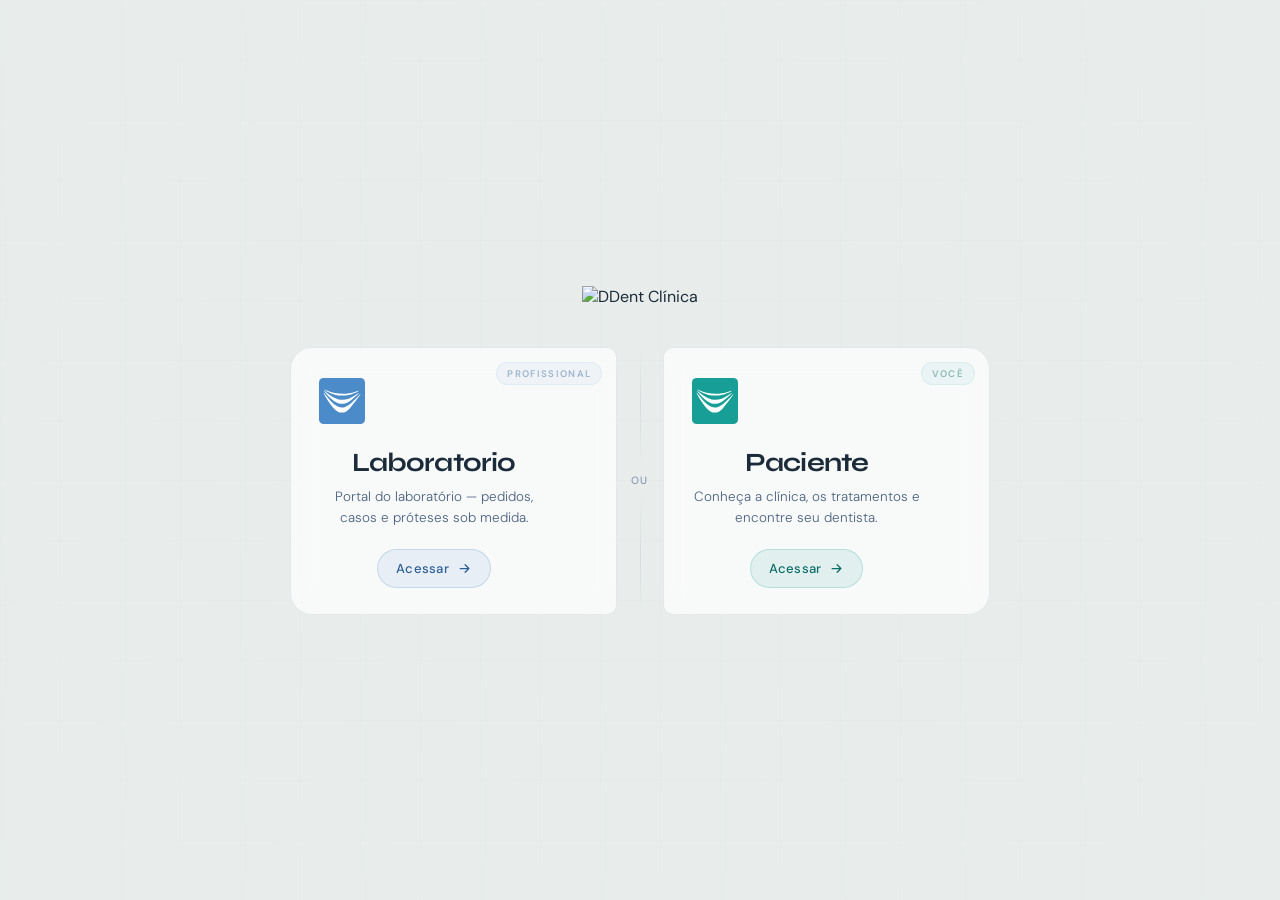
==== commit ce22f653: "Change card title from 'Dentista' to 'Laboratorio'" ====
--- a/index.html
+++ b/index.html
@@ -38,7 +38,7 @@
           </svg>
         </div>
         <div class="card-body">
-          <h2 class="card-title">Dentista</h2>
+          <h2 class="card-title">Laboratorio</h2>
           <p class="card-desc">Portal do laboratório — pedidos, casos e próteses sob medida.</p>
           <div class="card-cta">
             Acessar
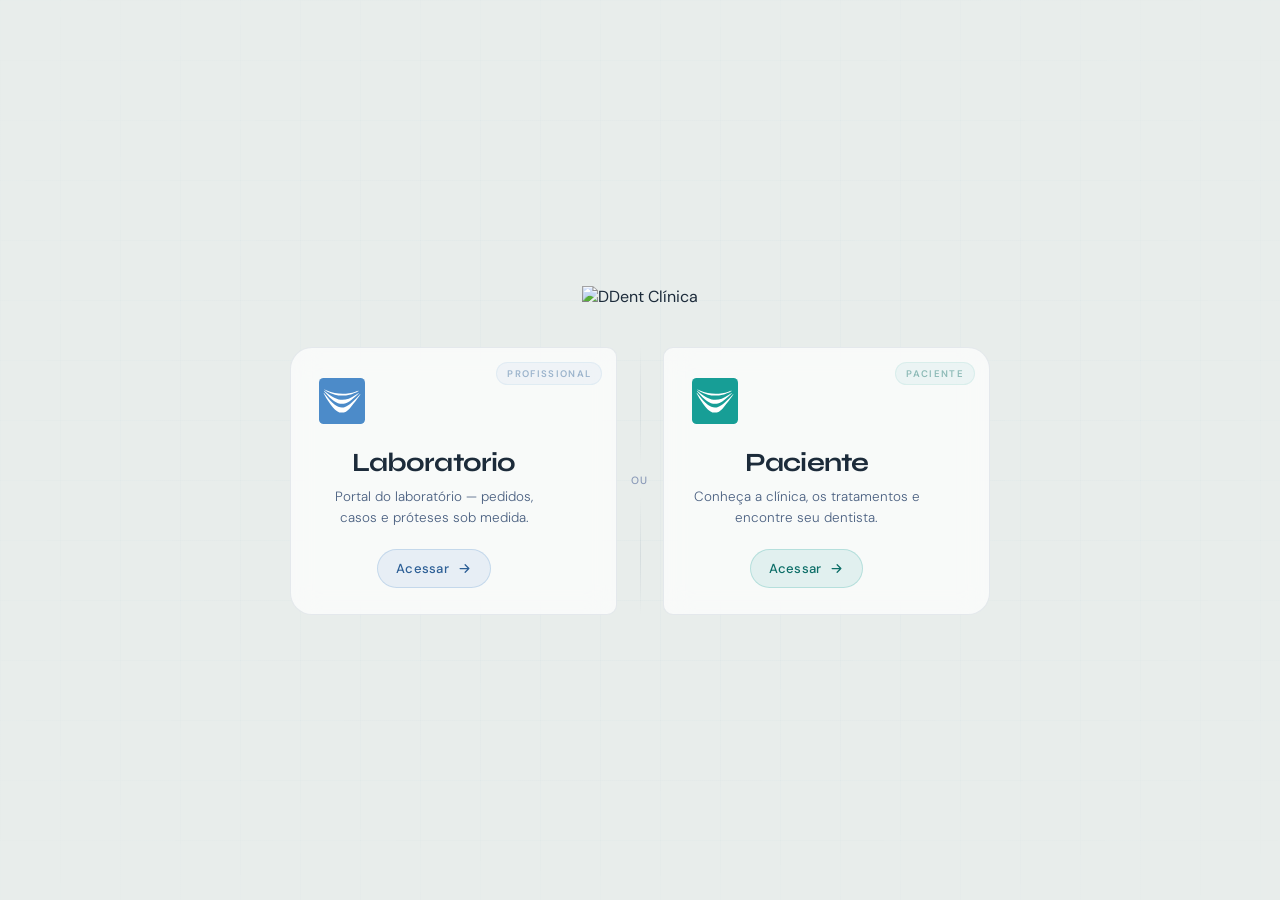
==== commit 8af6121c: "Change card tag from 'Você' to 'Paciente'" ====
--- a/index.html
+++ b/index.html
@@ -71,7 +71,7 @@
             </svg>
           </div>
         </div>
-        <div class="card-tag">Você</div>
+        <div class="card-tag">Paciente</div>
       </a>
 
     </div>
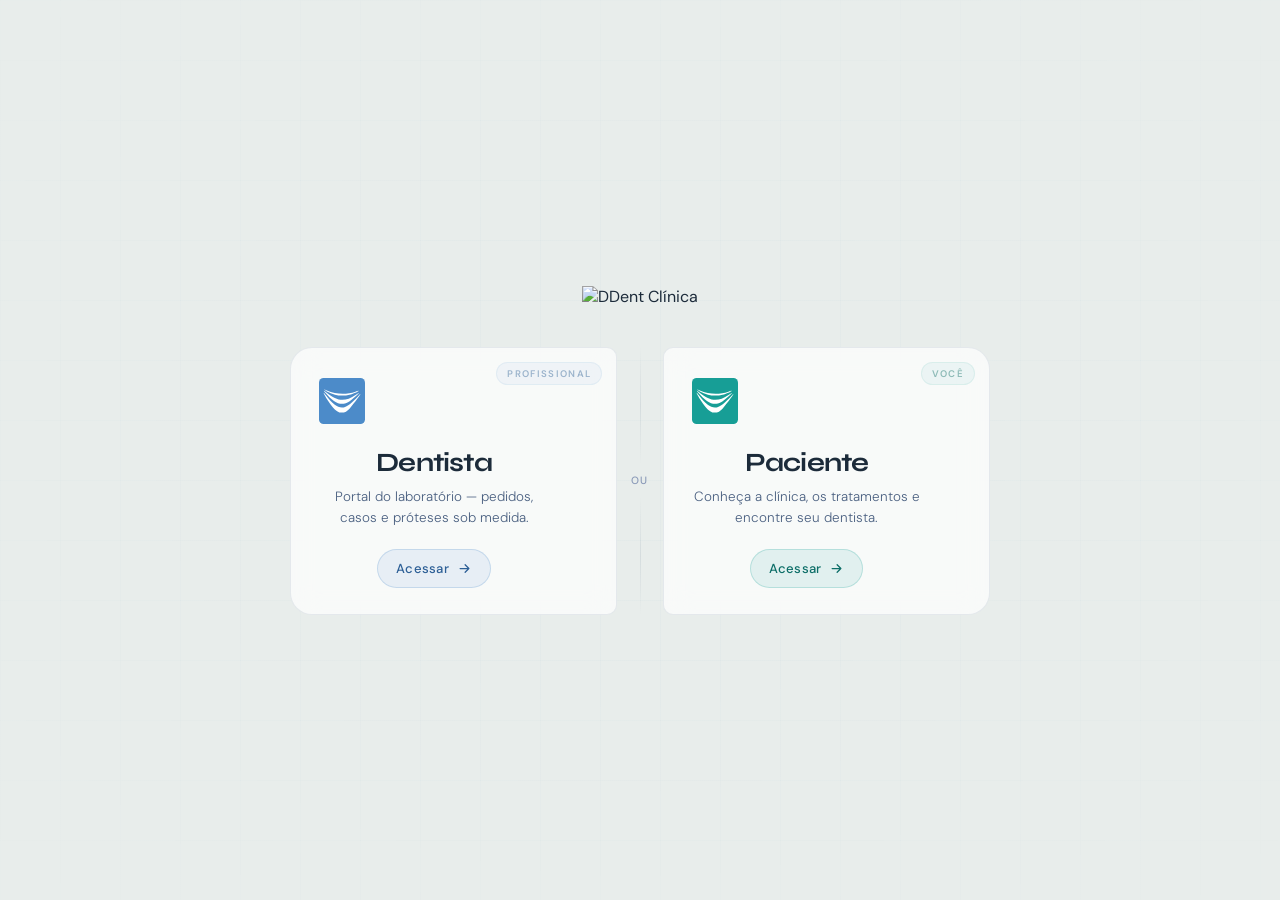
==== commit c3898424: "ATT" ====
--- a/index.html
+++ b/index.html
@@ -28,7 +28,7 @@
     <!-- Cards de escolha -->
     <div class="cards-wrap" id="cards">
 
-      <a href="dentista.html" class="card card-dentista">
+      <a href="laboratorio.html" class="card card-dentista">
         <div class="card-bg"></div>
         <div class="card-glow"></div>
         <div class="card-icon">
@@ -38,7 +38,7 @@
           </svg>
         </div>
         <div class="card-body">
-          <h2 class="card-title">Laboratorio</h2>
+          <h2 class="card-title">Dentista</h2>
           <p class="card-desc">Portal do laboratório — pedidos, casos e próteses sob medida.</p>
           <div class="card-cta">
             Acessar
@@ -71,7 +71,7 @@
             </svg>
           </div>
         </div>
-        <div class="card-tag">Paciente</div>
+        <div class="card-tag">Você</div>
       </a>
 
     </div>
@@ -79,4 +79,4 @@
 
   <script src="main.js"></script>
 </body>
-</html>
+</html>
--- a/style.css
+++ b/style.css
@@ -1,7 +1,3 @@
-/* ============================================
-   DDent — style.css
-============================================ */
-
 :root {
   --blue:    #4C8BC9;
   --blue-l:  #6AAEE0;
@@ -246,4 +242,4 @@
   .card-title { font-size: 1.1rem; }
   .card-desc  { display: none; }
   .card-cta   { padding: 7px 11px; font-size: 0.7rem; }
-}
+}
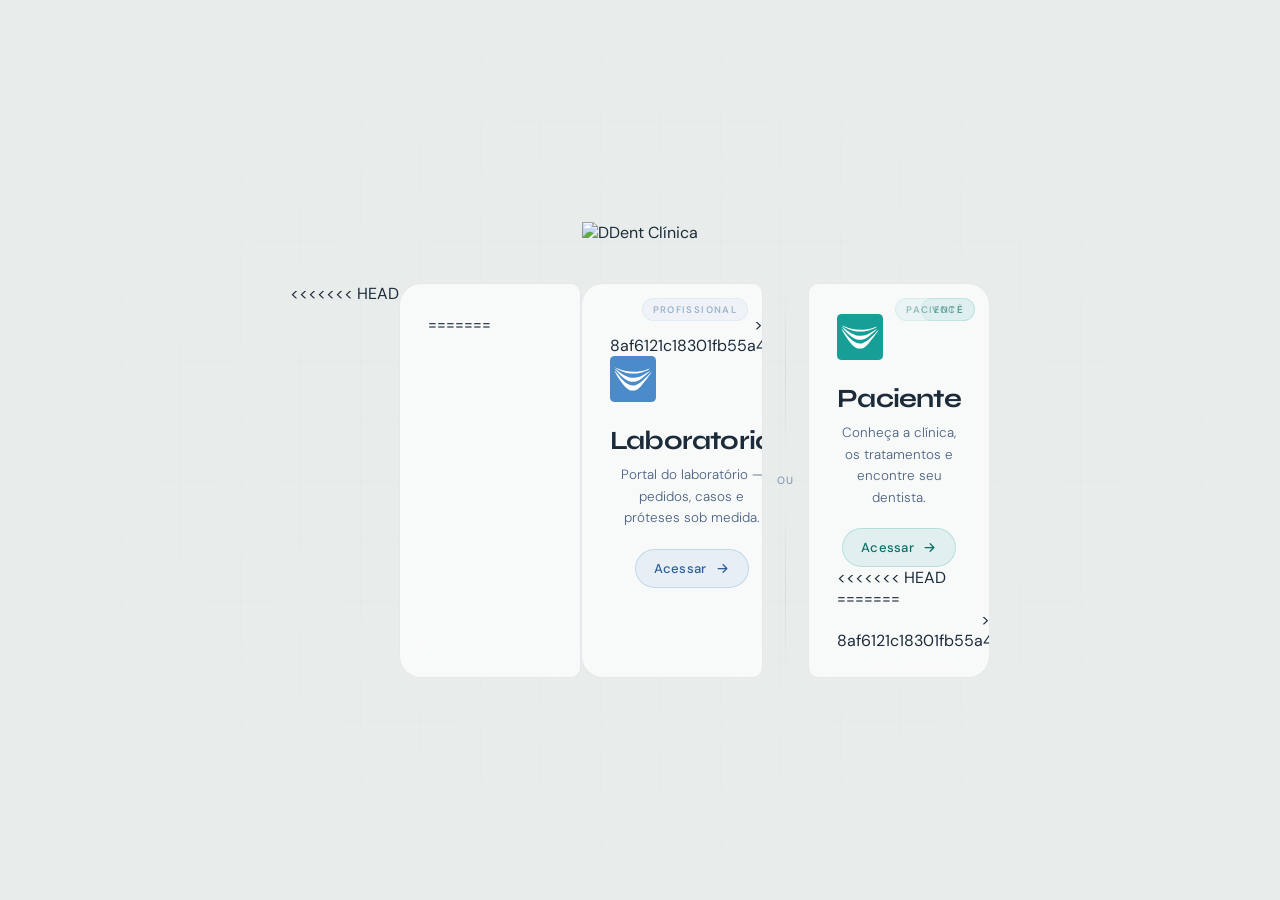
==== commit 2e5f5519: "Merge branch 'main' of https://github.com/Felipe0Guilherme/DDENT" ====
--- a/index.html
+++ b/index.html
@@ -28,7 +28,11 @@
     <!-- Cards de escolha -->
     <div class="cards-wrap" id="cards">
 
+<<<<<<< HEAD
       <a href="laboratorio.html" class="card card-dentista">
+=======
+      <a href="dentista.html" class="card card-dentista">
+>>>>>>> 8af6121c18301fb55a4f4d8979ca09901a0e597e
         <div class="card-bg"></div>
         <div class="card-glow"></div>
         <div class="card-icon">
@@ -38,7 +42,7 @@
           </svg>
         </div>
         <div class="card-body">
-          <h2 class="card-title">Dentista</h2>
+          <h2 class="card-title">Laboratorio</h2>
           <p class="card-desc">Portal do laboratório — pedidos, casos e próteses sob medida.</p>
           <div class="card-cta">
             Acessar
@@ -71,7 +75,11 @@
             </svg>
           </div>
         </div>
+<<<<<<< HEAD
         <div class="card-tag">Você</div>
+=======
+        <div class="card-tag">Paciente</div>
+>>>>>>> 8af6121c18301fb55a4f4d8979ca09901a0e597e
       </a>
 
     </div>
--- a/style.css
+++ b/style.css
@@ -233,6 +233,18 @@
 
   .divider              { padding: 0 8px; }
   .divider span         { font-size: 0.6rem; padding: 8px 0; }
+<<<<<<< HEAD
+=======
+}
+
+/* Telas muito pequenas (≤380px) */
+@media (max-width: 380px) {
+  .logo-img   { height: 40px; }
+  .card       { padding: 14px 11px 13px; }
+  .card-title { font-size: 1.1rem; }
+  .card-desc  { display: none; }
+  .card-cta   { padding: 7px 11px; font-size: 0.7rem; }
+>>>>>>> 8af6121c18301fb55a4f4d8979ca09901a0e597e
 }
 
 /* Telas muito pequenas (≤380px) */
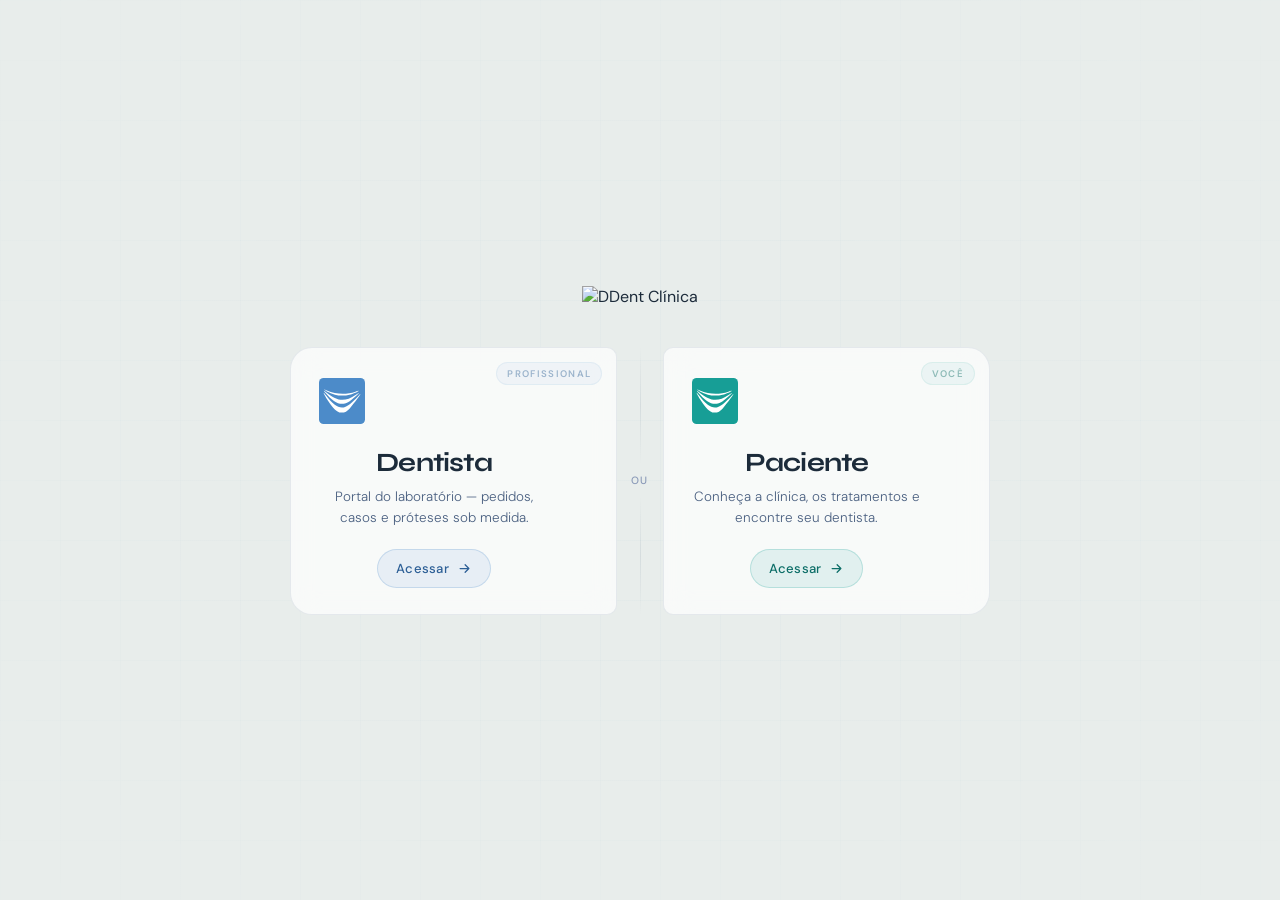
==== commit 0ad6260b: "att" ====
--- a/index.html
+++ b/index.html
@@ -28,11 +28,7 @@
     <!-- Cards de escolha -->
     <div class="cards-wrap" id="cards">
 
-<<<<<<< HEAD
       <a href="laboratorio.html" class="card card-dentista">
-=======
-      <a href="dentista.html" class="card card-dentista">
->>>>>>> 8af6121c18301fb55a4f4d8979ca09901a0e597e
         <div class="card-bg"></div>
         <div class="card-glow"></div>
         <div class="card-icon">
@@ -42,7 +38,7 @@
           </svg>
         </div>
         <div class="card-body">
-          <h2 class="card-title">Laboratorio</h2>
+          <h2 class="card-title">Dentista</h2>
           <p class="card-desc">Portal do laboratório — pedidos, casos e próteses sob medida.</p>
           <div class="card-cta">
             Acessar
@@ -75,11 +71,7 @@
             </svg>
           </div>
         </div>
-<<<<<<< HEAD
         <div class="card-tag">Você</div>
-=======
-        <div class="card-tag">Paciente</div>
->>>>>>> 8af6121c18301fb55a4f4d8979ca09901a0e597e
       </a>
 
     </div>
